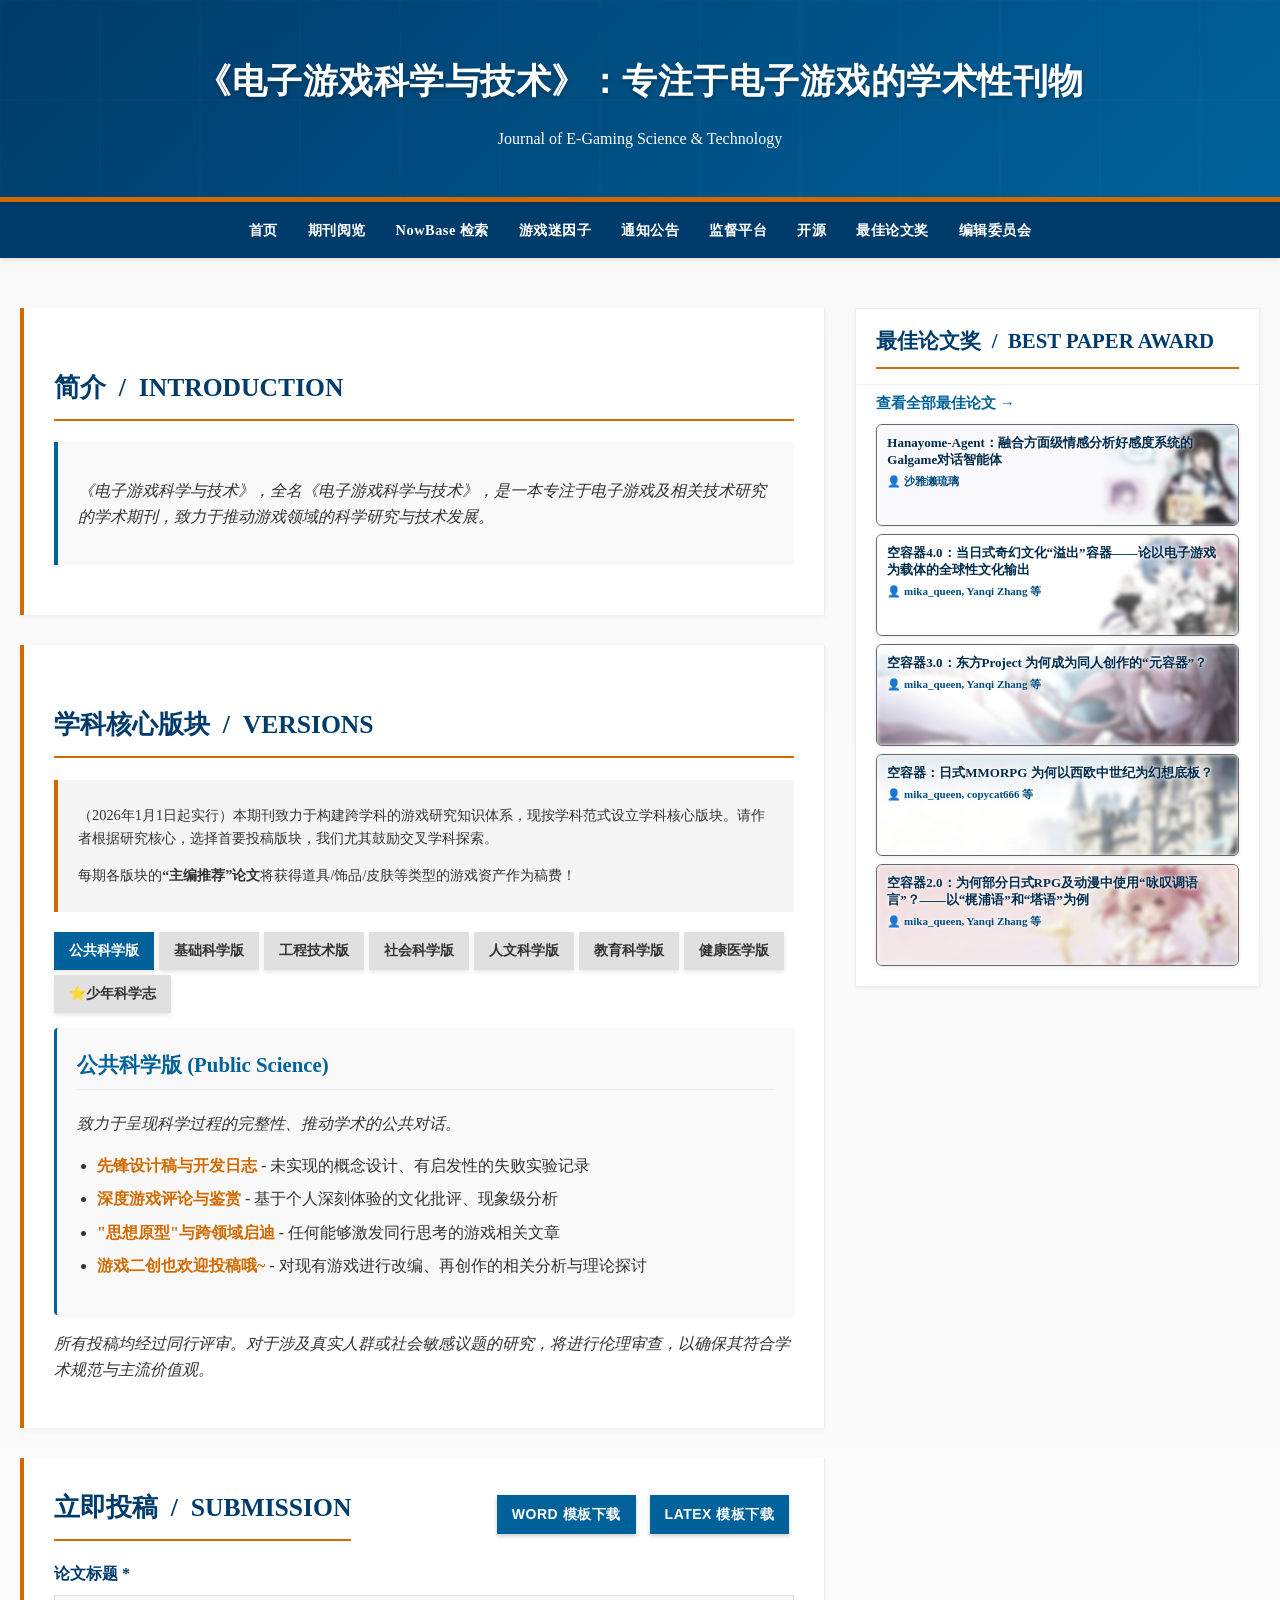
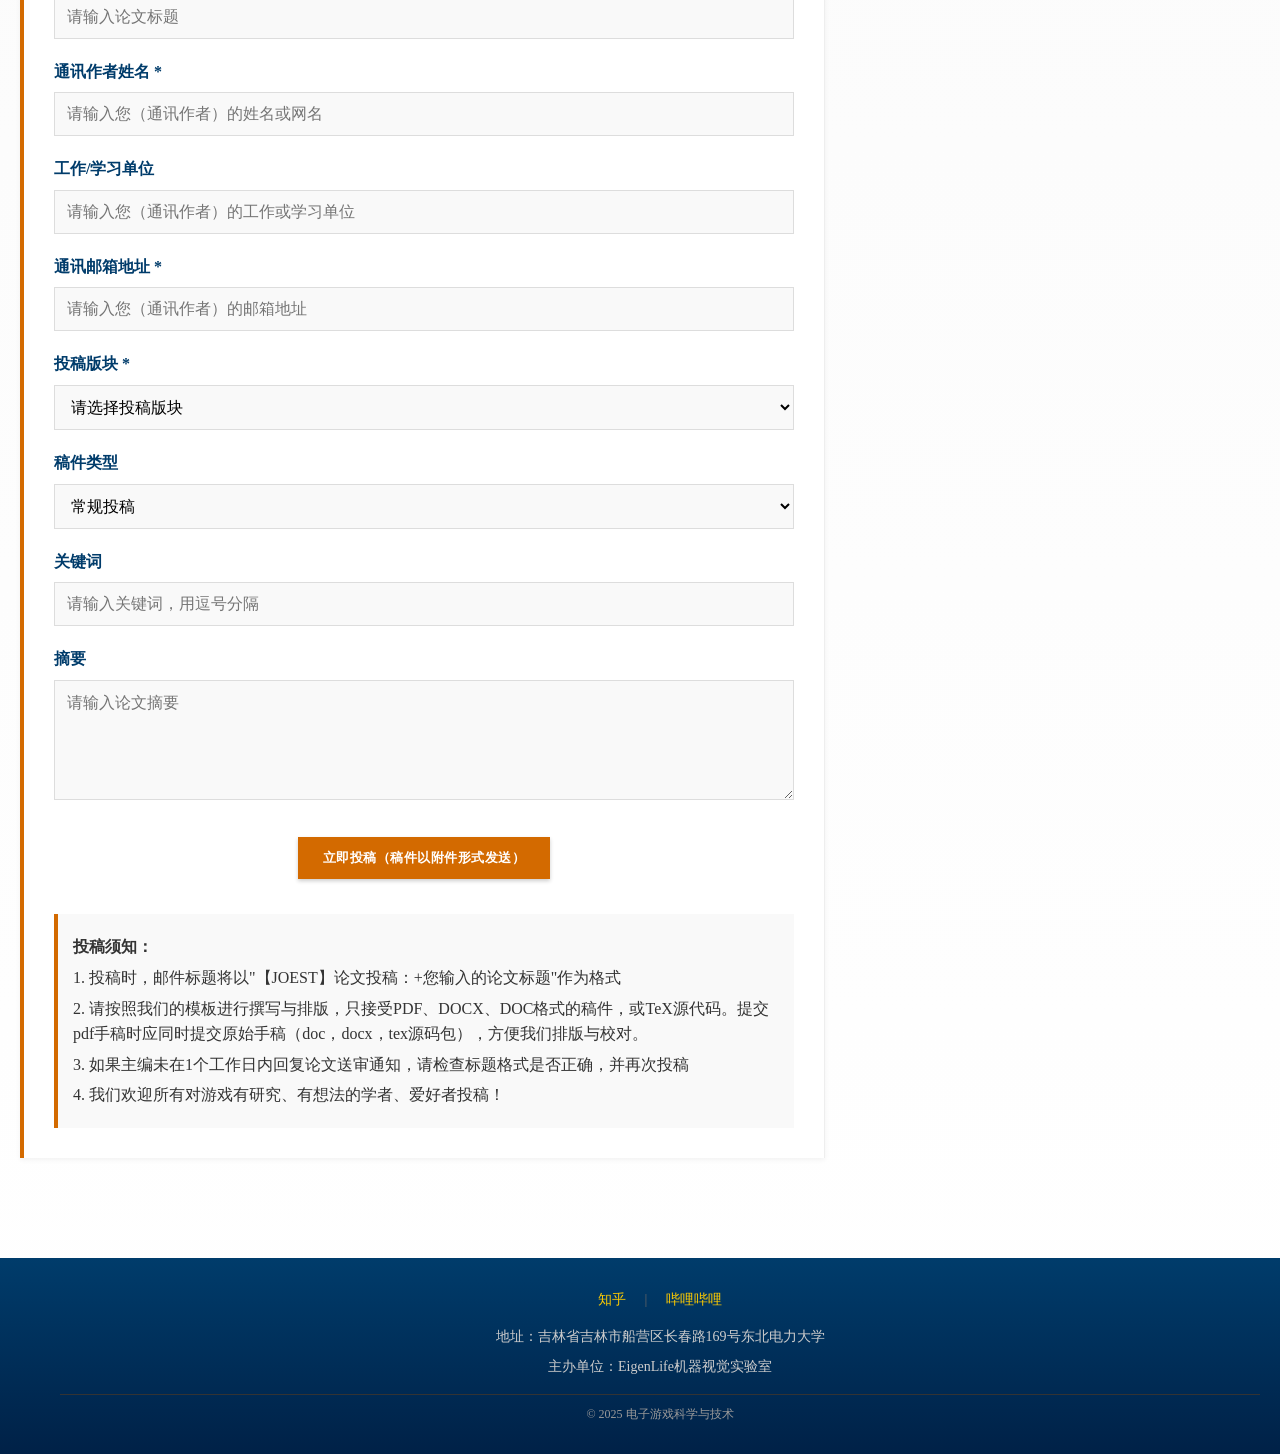
==== index.html @ 387be45b "first commit" ====
<!DOCTYPE html>
<html lang="zh-CN">

<head>
    <meta charset="UTF-8">
    <meta name="viewport" content="width=device-width, initial-scale=1.0">
    <title>电子游戏科学与技术 - 学术期刊</title>
        
    <!-- 搜索引擎验证代码（在此处添加） -->
    <meta name="google-site-verification" content="你的验证码" />
    <meta name="msvalidate-verify" content="E13F8E9A993A753D23F7E5718938A45D" />
    <meta name="baidu-site-verification" content="你的验证码" />
        
    <link rel="stylesheet" href="style/main.css">
    <link rel="stylesheet" href="style/index.css">
    <link rel="icon" href="favicon.ico" type="image/x-icon">
    <script src="script/utils.js"></script>
</head>

<body>
    <header>
        <h1>《电子游戏科学与技术》：专注于电子游戏的学术性刊物</h1>
        <p>Journal of E-Gaming Science & Technology</p>
    </header>
    
    <nav>
        <ul>
            <li><a href="index.html">首页</a></li>
            <li><a href="releases.html">期刊阅览</a></li>
            <li><a href="nowbase.html">NowBase 检索</a></li>
            <li><a href="stat.html">游戏迷因子</a></li>
            <li><a href="notifications.html">通知公告</a></li>
            <li><a href="infos.html">监督平台</a></li>
            <li><a href="opensource.html">开源</a></li>
            <li><a href="bestpaper.html">最佳论文奖</a></li>
            <li><a href="editorial.html">编辑委员会</a></li>
        </ul>
    </nav>
    
    <div class="main-container">
        <div class="left-content">
            
            <div class="section">
                <h2>简介&nbsp&nbsp/&nbsp&nbspINTRODUCTION</h2>
                <div class="abstract">
                    <p>《电子游戏科学与技术》，全名《电子游戏科学与技术》，是一本专注于电子游戏及相关技术研究的学术期刊，致力于推动游戏领域的科学研究与技术发展。</p>
                </div>
            </div>

            <div class="section">
    <h2>学科核心版块&nbsp&nbsp/&nbsp&nbspVERSIONS</h2>
    <div class="keywords">
        <p>（2026年1月1日起实行）本期刊致力于构建跨学科的游戏研究知识体系，现按学科范式设立学科核心版块。请作者根据研究核心，选择首要投稿版块，我们尤其鼓励交叉学科探索。</p>
        <p>每期各版块的<b>“主编推荐”论文</b>将获得道具/饰品/皮肤等类型的游戏资产作为稿费！</p>
    </div>
    
    <!-- 研究方向标签页 -->
    <div class="research-tabs">
        <div class="tab-buttons">
            <button class="tab-button active" data-tab="general">公共科学版</button>
            <button class="tab-button" data-tab="basic">基础科学版</button>
            <button class="tab-button" data-tab="engineering">工程技术版</button>
            <button class="tab-button" data-tab="social">社会科学版</button>
            <button class="tab-button" data-tab="humanities">人文科学版</button>
            <button class="tab-button" data-tab="education">教育科学版</button>
            <button class="tab-button" data-tab="health">健康医学版</button>
            <button class="tab-button" data-tab="youth">⭐少年科学志</button>
        </div>
        
        <div class="tab-content active" id="general-tab">
            <h3>公共科学版&nbsp(Public Science)</h3>
            <p><em>致力于呈现科学过程的完整性、推动学术的公共对话。</em></p>
            <ul>
                <li><span class="highlight">先锋设计稿与开发日志</span> - 未实现的概念设计、有启发性的失败实验记录</li>
                <li><span class="highlight">深度游戏评论与鉴赏</span> - 基于个人深刻体验的文化批评、现象级分析</li>
                <li><span class="highlight">"思想原型"与跨领域启迪</span> - 任何能够激发同行思考的游戏相关文章</li>
                <li><span class="highlight">游戏二创也欢迎投稿哦~</span> - 对现有游戏进行改编、再创作的相关分析与理论探讨</li>
            </ul>
        </div>
        
        <div class="tab-content" id="basic-tab">
            <h3>基础科学版&nbsp(Basic Science)</h3>
            <p><em>探寻游戏世界运行的抽象规律与数理基础。</em></p>
            <ul>
                <li><span class="highlight">游戏数学与形式化理论</span> - 博弈论、决策模型、复杂系统分析、算法博弈论</li>
                <li><span class="highlight">游戏信息与计算科学</span> - 游戏AI的理论基础、计算复杂性分析、玩家行为建模</li>
                <li><span class="highlight">认知神经科学与游戏</span> - 游戏过程中的神经机制、注意与认知负载、感知-运动耦合</li>
            </ul>
        </div>
        
        <div class="tab-content" id="engineering-tab">
            <h3>工程技术版&nbsp(Engineering and Technology)</h3>
            <p><em>解决游戏开发、运行与优化中的现实技术问题。</em></p>
            <ul>
                <li><span class="highlight">游戏引擎与图形学</span> - 实时渲染、物理模拟、引擎架构创新</li>
                <li><span class="highlight">人工智能与内容生成</span> - NPC行为AI、程序化内容生成（PCG）、适配性关卡设计</li>
                <li><span class="highlight">网络与系统技术</span> - 同步技术、反作弊系统、云游戏、性能优化与硬件适配</li>
                <li><span class="highlight">游戏开发工具与管线</span> - 开发工具、自动化测试框架、协作工作流</li>
            </ul>
        </div>
        
        <div class="tab-content" id="social-tab">
            <h3>社会科学版&nbsp(Social Science)</h3>
            <p><em>审视游戏与人类社会、经济及群体行为的互动。</em></p>
            <ul>
                <li><span class="highlight">游戏产业与经济</span> - 电竞商业模式、虚拟经济、劳动研究、政策监管</li>
                <li><span class="highlight">玩家社群与社会</span> - 在线社群治理、群体动力学、电竞俱乐部管理、粉丝文化</li>
                <li><span class="highlight">游戏与社会行为</span> - 游戏化社会治理、合作与冲突、传播与舆情、青少年网络素养</li>
                <li><span class="highlight">游戏田野调查与民族志</span> - 对玩家群体、行业从业者等的沉浸式记录与实证研究</li>
            </ul>
        </div>
        
        <div class="tab-content" id="humanities-tab">
            <h3>人文科学版&nbsp(Humanity Science)</h3>
            <p><em>解读游戏作为文化、艺术与哲学表达的文本与体验。</em></p>
            <ul>
                <li><span class="highlight">游戏叙事与美学</span> - 交互叙事理论、视觉风格分析、音乐与声效艺术</li>
                <li><span class="highlight">游戏批评与文化研究</span> - 游戏中的性别、种族、阶级表征，亚文化研究</li>
                <li><span class="highlight">游戏哲学与伦理学</span> - 虚拟身份、道德选择机制、存在主义体验、后人类伦理</li>
                <li><span class="highlight">游戏历史与档案</span> - 游戏发展史、硬件考古、文化影响史</li>
            </ul>
        </div>
        
        <div class="tab-content" id="education-tab">
            <h3>教育科学版&nbsp(Educational Science)</h3>
            <p><em>探索游戏在传授知识、技能与促进发展中的应用与设计。</em></p>
            <ul>
                <li><span class="highlight">游戏化学习与严肃游戏</span> - 教育游戏设计、效果评估、动机机制、学科应用案例</li>
                <li><span class="highlight">电子竞技职业教育</span> - 课程体系、培养模式、产教融合、生涯发展</li>
                <li><span class="highlight">游戏与能力发展</span> - 认知训练、创造力培养、社交技能、康复治疗应用</li>
            </ul>
        </div>
        
        <div class="tab-content" id="health-tab">
            <h3>健康医学版&nbsp(Health and Medical Science)</h3>
            <p><em>研究游戏行为与人的身心健康的交互关系，旨在促进健康游戏与玩家福祉。</em></p>
            <ul>
                <li><span class="highlight">电竞运动医学与康复</span> - 职业选手的伤病预防、治疗与康复方案；重复性劳损研究</li>
                <li><span class="highlight">游戏行为与生理健康</span> - 游戏对神经、视觉、循环等系统的影响；久坐风险与健康干预</li>
                <li><span class="highlight">游戏与心理健康</span> - 游戏对情绪、压力、认知功能的影响；成瘾机理与干预；心理治疗应用</li>
                <li><span class="highlight">人因工程与健康设计</span> - 健康导向的游戏设备、交互界面与环境设计</li>
            </ul>
        </div>
        <div class="tab-content" id="youth-tab">
            <h3>⭐少年科学志&nbsp(Young Scholar Annals)</h3>
            <p><em>【特别计划】专为K-12学生及同等思维水平的探索者设立。我们珍视并严肃对待最本真的科学好奇与思想火花。</em></p>
            <ul>
                <li><span class="highlight">专属通道</span> - 本版块接收来自年轻探索者的观察、实验、计算与理论猜想，无论形式。</li>
                <li><span class="highlight">评审与引导</span> - 由专门委员会进行评审，核心标准是"想法的惊奇度"与"逻辑的自洽性"。我们将以注释、对话的形式协助完善表述。</li>
                <li><span class="highlight">发表与荣誉</span> - 录用作品将刊载于《少年科学志》年卷，作者将获得认证与纪念。特别优秀的成果，经作者同意可推荐至相关核心版块。</li>
                <li><span class="highlight">伦理与保护</span> - 我们将严格执行匿名化处理，并在监护人知情同意下进行，恪守"呵护好奇心，杜绝任何形式的剥削"之原则。</li>
            </ul>
        </div>
    </div>
    
    <p><em>所有投稿均经过同行评审。对于涉及真实人群或社会敏感议题的研究，将进行伦理审查，以确保其符合学术规范与主流价值观。</em></p>
</div>
            
            <div class="section">
                <div class="submission-header">
                    <h2 id="submission-section">立即投稿&nbsp&nbsp/&nbsp&nbspSUBMISSION</h2>
                    <div>
                        <div class="dropdown-container">
                            <a href="javascript:void(0);" class="cta-button2-small dropdown-toggle" onclick="toggleDropdown(event)">Word 模板下载</a>
                            <div class="dropdown-menu">
                                <a href="https://gitee.com/copycat666/articles/raw/master/templates/joest_msword.doc" class="dropdown-item" target="_blank">Word 97-2003 (.doc)</a>
                                <a href="https://gitee.com/copycat666/articles/raw/master/templates/joest_msword.docx" class="dropdown-item" target="_blank">Word 2007+ (.docx)</a>
                            </div>
                        </div>
                        <a href="https://gitee.com/copycat666/articles/raw/master/templates/joest_xelatex.zip" class="cta-button2-small">LaTeX 模板下载</a>
                    </div>
                </div>
                <div class="submission-form">
                    <div class="form-group">
                        <label for="paperTitle">论文标题 *</label>
                        <input type="text" id="paperTitle" class="form-input" placeholder="请输入论文标题" required>
                    </div>
                    
                    <div class="form-group">
                        <label for="authorName">通讯作者姓名 *</label>
                        <input type="text" id="authorName" class="form-input" placeholder="请输入您（通讯作者）的姓名或网名" required>
                    </div>
                    
                    <div class="form-group">
                        <label for="affiliation">工作/学习单位</label>
                        <input type="text" id="affiliation" class="form-input" placeholder="请输入您（通讯作者）的工作或学习单位">
                    </div>
                    
                    <div class="form-group">
                        <label for="email">通讯邮箱地址 *</label>
                        <input type="email" id="email" class="form-input" placeholder="请输入您（通讯作者）的邮箱地址" required>
                    </div>
                    
                    <div class="form-group">
                        <label for="researchField">投稿版块 *</label>
                        <select id="researchField" class="form-select" required>
                            <option value="" disabled selected>请选择投稿版块</option>
                            <option value="general">公共科学版</option>
                            <option value="basic">基础科学版</option>
                            <option value="engineering">工程技术版</option>
                            <option value="social">社会科学版</option>
                            <option value="humanities">人文科学版</option>
                            <option value="education">教育科学版</option>
                            <option value="health">健康医学版</option>
                            <option value="youth">少年科学志</option>
                        </select>
                    </div>
                    
                    <div class="form-group">
                        <label for="paperType">稿件类型</label>
                        <select id="paperType" class="form-select">
                            <option value="regular" selected>常规投稿</option>
                            <option value="special">特刊投稿</option>
                            <option value="review">综述文章</option>
                        </select>
                    </div>
                    
                    <div class="form-group">
                        <label for="keywords">关键词</label>
                        <input type="text" id="keywords" class="form-input" placeholder="请输入关键词，用逗号分隔">
                    </div>
                    
                    <div class="form-group">
                        <label for="abstract">摘要</label>
                        <textarea id="abstract" class="form-textarea" placeholder="请输入论文摘要" rows="5"></textarea>
                    </div>
                    
                    <div class="form-actions">
                        <button id="submitBtn" class="cta-button">立即投稿（稿件以附件形式发送）</button>
                    </div>
                    
                    <div class="form-note">
                        <p><strong>投稿须知：</strong></p>
                        <p>1. 投稿时，邮件标题将以"【JOEST】论文投稿：+您输入的论文标题"作为格式</p>
                        <p>2. 请按照我们的模板进行撰写与排版，只接受PDF、DOCX、DOC格式的稿件，或TeX源代码。提交pdf手稿时应同时提交原始手稿（doc，docx，tex源码包），方便我们排版与校对。</p>
                        <p>3. 如果主编未在1个工作日内回复论文送审通知，请检查标题格式是否正确，并再次投稿</p>
                        <p>4. 我们欢迎所有对游戏有研究、有想法的学者、爱好者投稿！</p>
                    </div>
                </div>
            </div>
        </div>
        
        <div class="right-sidebar">
            <div class="sidebar-header">
                <h3 style="color: #003C6B; margin-top: 0; margin-bottom: 15px; border-bottom: 2px solid #D36A00; padding-bottom: 10px;">最佳论文奖&nbsp&nbsp/&nbsp&nbspBEST PAPER AWARD</h3>
            </div>
            <div class="sidebar-content">
                <div id="papersContainer">
                    <div class="no-results">加载中...</div>
                </div>
            </div>
        </div>
    </div>

    <footer>
        <div style="max-width: 1200px; margin: 0 auto;">
            <div style="margin-bottom: 15px;">
                <a href="https://www.zhihu.com/people/itaru-otaku" target="_blank" style="margin: 0 15px; color: #FFCC00; text-decoration: none;">知乎</a>
                <span style="color: #666;">|</span>
                <a href="https://space.bilibili.com/1966350265" target="_blank" style="margin: 0 15px; color: #FFCC00; text-decoration: none;">哔哩哔哩</a>
            </div>
            <div style="color: #CCC; font-size: 14px; margin-bottom: 8px;">
                地址：吉林省吉林市船营区长春路169号东北电力大学
            </div>
            <div style="color: #CCC; font-size: 14px; margin-bottom: 8px;">
                主办单位：EigenLife机器视觉实验室
            </div>
            <div style="color: #999; font-size: 12px; margin-top: 15px; padding-top: 10px; border-top: 1px solid #333;">
                &copy; 2025 电子游戏科学与技术
            </div>
        </div>
    </footer>
    <script src="script/index.js"></script>
</body>

</html>
---- style/main.css ----
/* IEEE-style academic journal design */
body {
    font-family: 'Microsoft YaHei', 'Times New Roman', 'Georgia', serif;
    line-height: 1.6;
    color: #333;
    margin: 0;
    padding: 0;
    background-color: #ffffff;
    background-image: linear-gradient(to bottom, #f8f8f8 0%, #ffffff 100%);
    overflow-x: hidden;
}

/* Header styling - IEEE style */
header {
    background: linear-gradient(135deg, #003C6B 0%, #00629B 100%);
    color: white;
    padding: 30px 20px;
    text-align: center;
    border-bottom: 5px solid #D36A00;
    box-shadow: 0 4px 6px rgba(0, 0, 0, 0.1);
    position: relative;
    overflow: hidden;
}

header::before {
    content: "";
    position: absolute;
    top: 0;
    left: 0;
    right: 0;
    bottom: 0;
    background: url('data:image/svg+xml;utf8,<svg xmlns="http://www.w3.org/2000/svg" width="100" height="100" viewBox="0 0 100 100"><rect width="100" height="100" fill="none" stroke="rgba(255,255,255,0.1)" stroke-width="1"/></svg>');
    opacity: 0.2;
}

h1 {
    font-size: 2.2em;
    margin-bottom: 10px;
    font-weight: bold;
    letter-spacing: 0.5px;
    text-shadow: 0 2px 4px rgba(0, 0, 0, 0.3);
}

h2 {
    color: #003C6B;
    border-bottom: 2px solid #D36A00;
    padding-bottom: 10px;
    margin-top: 30px;
    font-size: 1.6em;
    font-weight: bold;
}

h3 {
    color: #00629B;
    margin-top: 20px;
    font-size: 1.3em;
}

.section {
    background-color: white;
    padding: 30px;
    border-radius: 0;
    box-shadow: 0 2px 5px rgba(0, 0, 0, 0.05);
    margin-bottom: 30px;
    border-left: 4px solid #D36A00;
    border-right: 1px solid #eee;
    width: 100%;
    box-sizing: border-box;
    overflow-x: auto;
}

.editor-container {
    display: flex;
    flex-wrap: wrap;
    justify-content: center;
    gap: 30px;
    margin-top: 20px;
}

.editor-card {
    width: 200px;
    text-align: center;
    margin-bottom: 20px;
    background: #f9f9f9;
    padding: 20px;
    border-radius: 8px;
    border: 1px solid #eee;
    transition: transform 0.3s ease, box-shadow 0.3s ease;
}

.editor-card:hover {
    transform: translateY(-5px);
    box-shadow: 0 10px 20px rgba(0, 0, 0, 0.1);
}

.editor-avatar {
    width: 120px;
    height: 120px;
    border-radius: 50%;
    object-fit: cover;
    border: 3px solid #00629B;
    margin: 0 auto 15px;
    background-color: #ddd;
    display: block;
}

.editor-info {
    font-size: 0.9em;
}

.editor-info p {
    margin: 5px 0;
    color: #555;
}

.highlight {
    color: #D36A00;
    font-weight: bold;
}

footer {
    background: linear-gradient(to bottom, #003C6B, #002147);
    color: white;
    text-align: center;
    padding: 30px 20px;
    margin-top: 50px;
    font-size: 0.9em;
    width: 100%;
}

footer a {
    color: #FFCC00;
    text-decoration: none;
}

footer a:hover {
    text-decoration: underline;
}

.journal-logo {
    max-width: 300px;
    max-height: 150px;
    margin: 0 auto 15px;
    display: block;
    border-radius: 4px;
    box-shadow: 0 4px 8px rgba(0, 0, 0, 0.1);
}

.journal-cover {
    max-width: 100%;
    max-height: 300px;
    display: block;
    margin: 20px auto;
    border-radius: 4px;
    box-shadow: 0 4px 12px rgba(0, 0, 0, 0.15);
    border: 1px solid #ddd;
}

/* IEEE-style buttons - 统一按钮系统 */
.btn {
    display: inline-block;
    color: white;
    padding: 12px 25px;
    border-radius: 0;
    text-decoration: none;
    font-weight: bold;
    margin: 10px 5px;
    transition: all 0.3s;
    border: none;
    cursor: pointer;
    font-family: 'Arial', sans-serif;
    text-transform: uppercase;
    letter-spacing: 0.5px;
    box-shadow: 0 2px 4px rgba(0, 0, 0, 0.2);
}

.btn:hover {
    transform: translateY(-2px);
    box-shadow: 0 4px 8px rgba(0, 0, 0, 0.3);
}

/* 按钮变体 */
.btn-primary {
    background-color: #D36A00;
}
.btn-primary:hover {
    background-color: #b05800;
}

.btn-secondary {
    background-color: #00629B;
}
.btn-secondary:hover {
    background-color: #004470;
}

.btn-secondary-sm {
    background-color: #00629B;
    padding: 8px 15px;
    font-size: 14px;
    margin: 5px;
}
.btn-secondary-sm:hover {
    background-color: #004470;
    transform: translateY(-1px);
    box-shadow: 0 3px 6px rgba(0, 0, 0, 0.3);
}

.btn-gray {
    background-color: #666666;
}
.btn-gray:hover {
    background-color: #4d4d4d;
}

.btn-danger {
    background-color: #8B0000;
}
.btn-danger:hover {
    background-color: #6B0000;
}

/* 兼容旧类名（保留向后兼容） */
.cta-button {
    display: inline-block;
    background-color: #D36A00;
    color: white;
    padding: 12px 25px;
    border-radius: 0;
    text-decoration: none;
    font-weight: bold;
    margin: 10px 5px;
    transition: all 0.3s;
    border: none;
    cursor: pointer;
    font-family: 'Arial', sans-serif;
    text-transform: uppercase;
    letter-spacing: 0.5px;
    box-shadow: 0 2px 4px rgba(0, 0, 0, 0.2);
}

.cta-button:hover {
    background-color: #b05800;
    transform: translateY(-2px);
    box-shadow: 0 4px 8px rgba(0, 0, 0, 0.3);
}

.cta-button2 {
    display: inline-block;
    background-color: #00629B;
    color: white;
    padding: 12px 25px;
    border-radius: 0;
    text-decoration: none;
    font-weight: bold;
    margin: 10px 5px;
    transition: all 0.3s;
    border: none;
    cursor: pointer;
    font-family: 'Arial', sans-serif;
    text-transform: uppercase;
    letter-spacing: 0.5px;
    box-shadow: 0 2px 4px rgba(0, 0, 0, 0.2);
}

.cta-button2:hover {
    background-color: #004470;
    transform: translateY(-2px);
    box-shadow: 0 4px 8px rgba(0, 0, 0, 0.3);
}

.cta-button2-small {
    display: inline-block;
    background-color: #00629B;
    color: white;
    padding: 8px 15px;
    font-size: 14px;
    border-radius: 0;
    text-decoration: none;
    font-weight: bold;
    margin: 5px;
    transition: all 0.3s;
    border: none;
    cursor: pointer;
    font-family: 'Arial', sans-serif;
    text-transform: uppercase;
    letter-spacing: 0.5px;
    box-shadow: 0 2px 4px rgba(0, 0, 0, 0.2);
}

.cta-button2-small:hover {
    background-color: #004470;
    transform: translateY(-2px);
    box-shadow: 0 4px 8px rgba(0, 0, 0, 0.3);
}

.cta-button3 {
    display: inline-block;
    background-color: #6c757d;
    color: white;
    padding: 12px 25px;
    border-radius: 0;
    text-decoration: none;
    font-weight: bold;
    margin: 10px 5px;
    transition: all 0.3s;
    border: none;
    cursor: pointer;
    font-family: 'Arial', sans-serif;
    text-transform: uppercase;
    letter-spacing: 0.5px;
    box-shadow: 0 2px 4px rgba(0, 0, 0, 0.2);
}

.cta-button3:hover {
    background-color: #5a6268;
    transform: translateY(-2px);
    box-shadow: 0 4px 8px rgba(0, 0, 0, 0.3);
}

.cta-buttonreport {
    display: inline-block;
    background-color: #dc3545;
    color: white;
    padding: 12px 25px;
    border-radius: 0;
    text-decoration: none;
    font-weight: bold;
    margin: 10px 5px;
    transition: all 0.3s;
    border: none;
    cursor: pointer;
    font-family: 'Arial', sans-serif;
    text-transform: uppercase;
    letter-spacing: 0.5px;
    box-shadow: 0 2px 4px rgba(0, 0, 0, 0.2);
}

.cta-buttonreport:hover {
    background-color: #c82333;
    transform: translateY(-2px);
    box-shadow: 0 4px 8px rgba(0, 0, 0, 0.3);
}

/* Navigation styling */
nav {
    background-color: #003C6B;
    padding: 15px 0;
    margin-bottom: 30px;
    box-shadow: 0 2px 4px rgba(0, 0, 0, 0.1);
}

nav ul {
    list-style: none;
    margin: 0;
    padding: 0;
    display: flex;
    justify-content: center;
    flex-wrap: wrap;
}

nav li {
    margin: 0 15px;
}

nav a {
    color: white;
    text-decoration: none;
    font-weight: bold;
    font-size: 0.9em;
    letter-spacing: 0.5px;
}

nav a:hover {
    color: #FFCC00;
}

/* Table styling */
table {
    width: 100%;
    border-collapse: collapse;
    margin: 20px 0;
    box-shadow: 0 2px 5px rgba(0, 0, 0, 0.05);
    max-width: 100%;
}

table, th, td {
    border: 1px solid #ddd;
}

th, td {
    padding: 12px;
    text-align: left;
}

th {
    background-color: #00629B;
    color: white;
}

tr:nth-child(even) {
    background-color: #f2f2f2;
}

/* List styling */
ul, ol {
    padding-left: 20px;
}

li {
    margin-bottom: 8px;
}

/* IEEE-style paper abstract */
.abstract {
    background-color: #f9f9f9;
    padding: 20px;
    border-left: 4px solid #00629B;
    margin: 20px 0;
    font-style: italic;
}

/* IEEE-style keywords */
.keywords {
    background-color: #f5f5f5;
    padding: 10px 20px;
    border-left: 4px solid #D36A00;
    margin: 10px 0;
    font-size: 0.9em;
}

/* Dual column layout */
.main-container {
    display: flex;
    gap: 30px;
    max-width: 1400px;
    margin: 20px auto;
    padding: 20px;
    width: 100%;
    box-sizing: border-box;
}

.left-content {
    flex: 2;
    min-width: 0;
}

.right-sidebar {
    flex: 1;
    min-width: 350px;
    background: white;
    border-radius: 0;
    box-shadow: 0 2px 5px rgba(0, 0, 0, 0.05);
    border: 1px solid #eee;
    padding: 0;
    height: fit-content;
    min-height: 500px; /* 设置最小高度 */
    max-height: 90vh; /* 增加最大高度 */
    position: sticky;
    top: 20px;
    display: flex;
    flex-direction: column;
}

.sidebar-header {
    padding: 15px 20px 0 20px;
    border-bottom: 1px solid #eee;
}

.sidebar-content {
    flex: 1;
    min-height: 400px; /* 设置内容区最小高度 */
    max-height: calc(90vh - 100px); /* 增加最大高度以容纳5个卡片 */
    overflow-y: hidden; /* 隐藏滚动条 */
    padding: 5px 20px 20px 20px;
}

.search-container {
    margin-bottom: 20px;
}

.search-box {
    width: 100%;
    padding: 12px;
    font-size: 16px;
    border: 2px solid #00629B;
    border-radius: 0;
    box-sizing: border-box;
    font-family: 'Arial', sans-serif;
}

.paper-item {
    background-color: #f9f9f9;
    padding: 12px;
    margin-bottom: 12px;
    border-left: 3px solid #D36A00;
}

.paper-title {
    font-weight: bold;
    margin-bottom: 5px;
    font-size: 0.95em;
}

.paper-meta {
    color: #666;
    font-size: 0.85em;
    margin-bottom: 5px;
}

.paper-keywords {
    color: #888;
    font-size: 0.8em;
    font-style: italic;
}

.no-results {
    text-align: center;
    color: #D36A00;
    font-weight: bold;
    margin: 20px 0;
}

.issue-header {
    cursor: pointer;
    padding: 10px;
    background-color: #f0f0f0;
    border-left: 3px solid #00629B;
    display: flex;
    justify-content: space-between;
    align-items: center;
}

.issue-header:hover {
    background-color: #e0e0e0;
}

.issue-header h2 {
    margin: 0;
    color: #003C6B;
    font-size: 1.2em;
}

.toggle-icon {
    font-size: 1em;
    color: #D36A00;
}

.issue-content, .issue-content-full {
    padding: 10px 0 0 10px;
    border-left: 1px dashed #ccc;
    margin-left: 15px;
}

@media (max-width: 900px) {
    .main-container {
        flex-direction: column;
    }
    
    .right-sidebar {
        max-height: none;
        position: static;
    }
}

/* Dropdown 下拉菜单样式 */
.dropdown-container {
    position: relative;
    display: inline-block;
}

.dropdown-toggle {
    cursor: pointer;
}

.dropdown-menu {
    display: none;
    position: absolute;
    top: 100%;
    left: 0;
    background-color: white;
    min-width: 200px;
    box-shadow: 0 4px 8px rgba(0, 0, 0, 0.15);
    border: 1px solid #ddd;
    z-index: 1000;
    margin-top: 5px;
}

.dropdown-container.active .dropdown-menu {
    display: block;
}

.dropdown-item {
    display: block;
    padding: 10px 15px;
    color: #333;
    text-decoration: none;
    transition: background-color 0.2s;
    font-size: 0.9em;
}

.dropdown-item:hover {
    background-color: #f5f5f5;
    color: #00629B;
}
---- style/index.css ----
.core-principles-colored {
    display: flex;
    flex-wrap: wrap;
    gap: 20px;
    justify-content: center;
    margin: 30px 0;
}

.principle-card {
    flex: 1;
    min-width: 200px;
    max-width: 250px;
    padding: 25px 20px;
    border-radius: 0;
    text-align: center;
    transition: all 0.3s ease;
    position: relative;
    overflow: hidden;
    color: white;
    border: none;
    box-shadow: 0 4px 8px rgba(0, 0, 0, 0.1);
    background: linear-gradient(135deg, #00629B 0%, #003C6B 100%);
}

/* 卡片主题色配置 - IEEE style */
.principle-card[data-theme="integrity"] {
    background: linear-gradient(135deg, #007CBA 0%, #005F8F 100%);
}

.principle-card[data-theme="fairness"] {
    background: linear-gradient(135deg, #00A08F 0%, #007A6F 100%);
}

.principle-card[data-theme="innovation"] {
    background: linear-gradient(135deg, #D36A00 0%, #A85500 100%);
}

.principle-card[data-theme="rigor"] {
    background: linear-gradient(135deg, #008C45 0%, #006A35 100%);
}

/* 悬停效果 */
.principle-card:hover {
    transform: translateY(-8px);
    box-shadow: 0 12px 20px rgba(0, 0, 0, 0.2);
}

/* 内容样式 */
.card-icon {
    font-size: 2.8rem;
    margin-bottom: 15px;
    text-shadow: 0 2px 4px rgba(0, 0, 0, 0.3);
    display: block;
}

.card-title {
    font-size: 1.3rem;
    margin: 0 0 12px 0;
    font-weight: bold;
    text-transform: uppercase;
    letter-spacing: 0.5px;
}

.card-desc {
    font-size: 1rem;
    line-height: 1.6;
    margin: 0;
    opacity: 0.95;
}

.card-desc span {
    display: inline-block;
    margin-top: 8px;
    font-weight: normal;
    letter-spacing: 0.5px;
}

/* 移动端适配 */
@media (max-width: 600px) {
    .principle-card {
        min-width: 100%;
        margin-bottom: 20px;
        padding: 20px 15px;
    }
}

.warning-badge {
    display: inline-block;
    width: 40px;
    height: 40px;
    background-color: #FF6B00;
    /* IEEE orange */
    border-radius: 0;
    /* Square for IEEE style */
    text-align: center;
    line-height: 40px;
    font-size: 20px;
    font-weight: bold;
    color: white;
    box-shadow: 0 0 10px rgba(211, 106, 0, 0.5);
    cursor: pointer;
    position: relative;
    vertical-align: middle;
    margin: 10px 5px;
}

/* 可选的内光效果 */
.warning-badge::before {
    content: '';
    position: absolute;
    top: -5px;
    left: -5px;
    right: -5px;
    bottom: -5px;
    border: 2px solid #FF6B00;
    border-radius: 0;
    opacity: 0.3;
}

.cta-buttonreport {
    display: inline-block;
    background-color: #8B0000;
    color: white;
    padding: 12px 25px;
    border-radius: 0;
    text-decoration: none;
    font-weight: bold;
    margin: 10px 5px;
    transition: all 0.3s;
    border: none;
    box-shadow: 0 2px 4px rgba(0, 0, 0, 0.2);
    font-family: 'Arial', sans-serif;
    text-transform: uppercase;
    letter-spacing: 0.5px;
}

.cta-buttonreport:hover {
    background-color: #6B0000;
    transform: translateY(-2px);
    box-shadow: 0 4px 8px rgba(0, 0, 0, 0.3);
}

/* 标签页样式 */
.research-tabs {
    margin-top: 20px;
}

.tab-buttons {
    display: flex;
    flex-wrap: wrap;
    gap: 5px;
    margin-bottom: 15px;
}

.tab-button {
    padding: 10px 15px;
    background-color: #e0e0e0;
    border: none;
    border-radius: 0;
    cursor: pointer;
    font-size: 14px;
    font-weight: bold;
    color: #333;
    transition: all 0.3s ease;
    box-shadow: 0 2px 4px rgba(0, 0, 0, 0.1);
}

.tab-button:hover {
    background-color: #d0d0d0;
}

.tab-button.active {
    background-color: #00629B;
    color: white;
}

.tab-content {
    display: none;
    padding: 20px;
    background-color: #f9f9f9;
    border-left: 3px solid #00629B;
    border-radius: 4px;
    box-shadow: 0 2px 4px rgba(0, 0, 0, 0.05);
}

.tab-content.active {
    display: block;
}

.tab-content h3 {
    margin-top: 0;
    color: #00629B;
    border-bottom: 1px solid #eee;
    padding-bottom: 8px;
}

.tab-content ul {
    padding-left: 20px;
}

.tab-content li {
    margin-bottom: 8px;
}

@media (max-width: 768px) {
    .tab-buttons {
        flex-direction: column;
    }
    
    .tab-button {
        width: 100%;
    }
}

/* 投稿表单样式 */
.submission-form {
    max-width: 800px;
    margin: 0 auto;
}

.form-group {
    margin-bottom: 20px;
}

.form-group label {
    display: block;
    margin-bottom: 8px;
    font-weight: bold;
    color: #003C6B;
}

.form-input, .form-select, .form-textarea {
    width: 100%;
    padding: 12px;
    border: 1px solid #ddd;
    border-radius: 0;
    font-size: 16px;
    font-family: 'Arial', sans-serif;
    box-sizing: border-box;
    background-color: #f9f9f9;
}

.form-input:focus, .form-select:focus, .form-textarea:focus {
    outline: none;
    border-color: #00629B;
    box-shadow: 0 0 5px rgba(0, 98, 155, 0.3);
}

.form-textarea {
    resize: vertical;
    min-height: 120px;
    background-color: #f9f9f9;
}

.form-actions {
    margin: 20px 0;
    text-align: center;
}

.form-note {
    margin-top: 25px;
    padding: 15px;
    background-color: #f9f9f9;
    border-left: 4px solid #D36A00;
}

.form-note p {
    margin: 5px 0;
}

/* 投稿表单头部 */
.submission-header {
    display: flex;
    justify-content: space-between;
    align-items: center;
    margin-bottom: 20px;
}

.submission-header h2 {
    margin: 0;
}
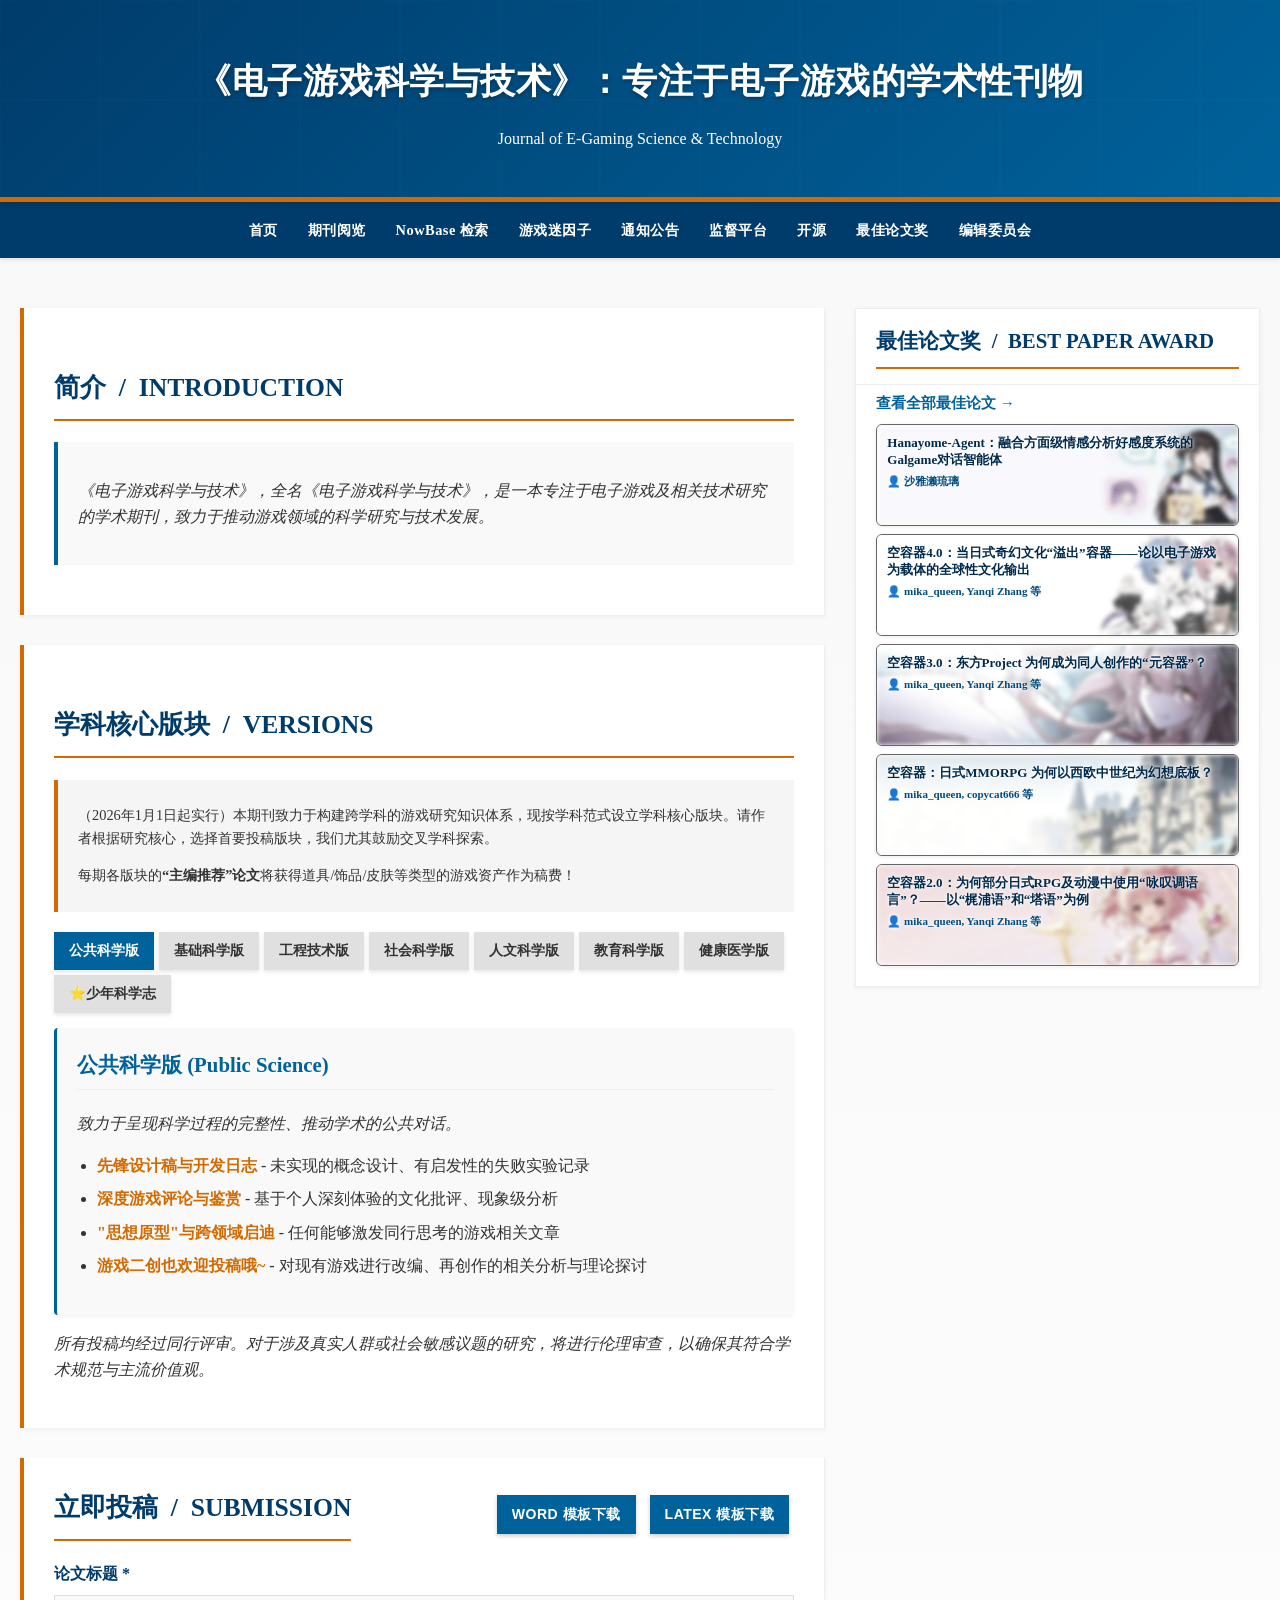
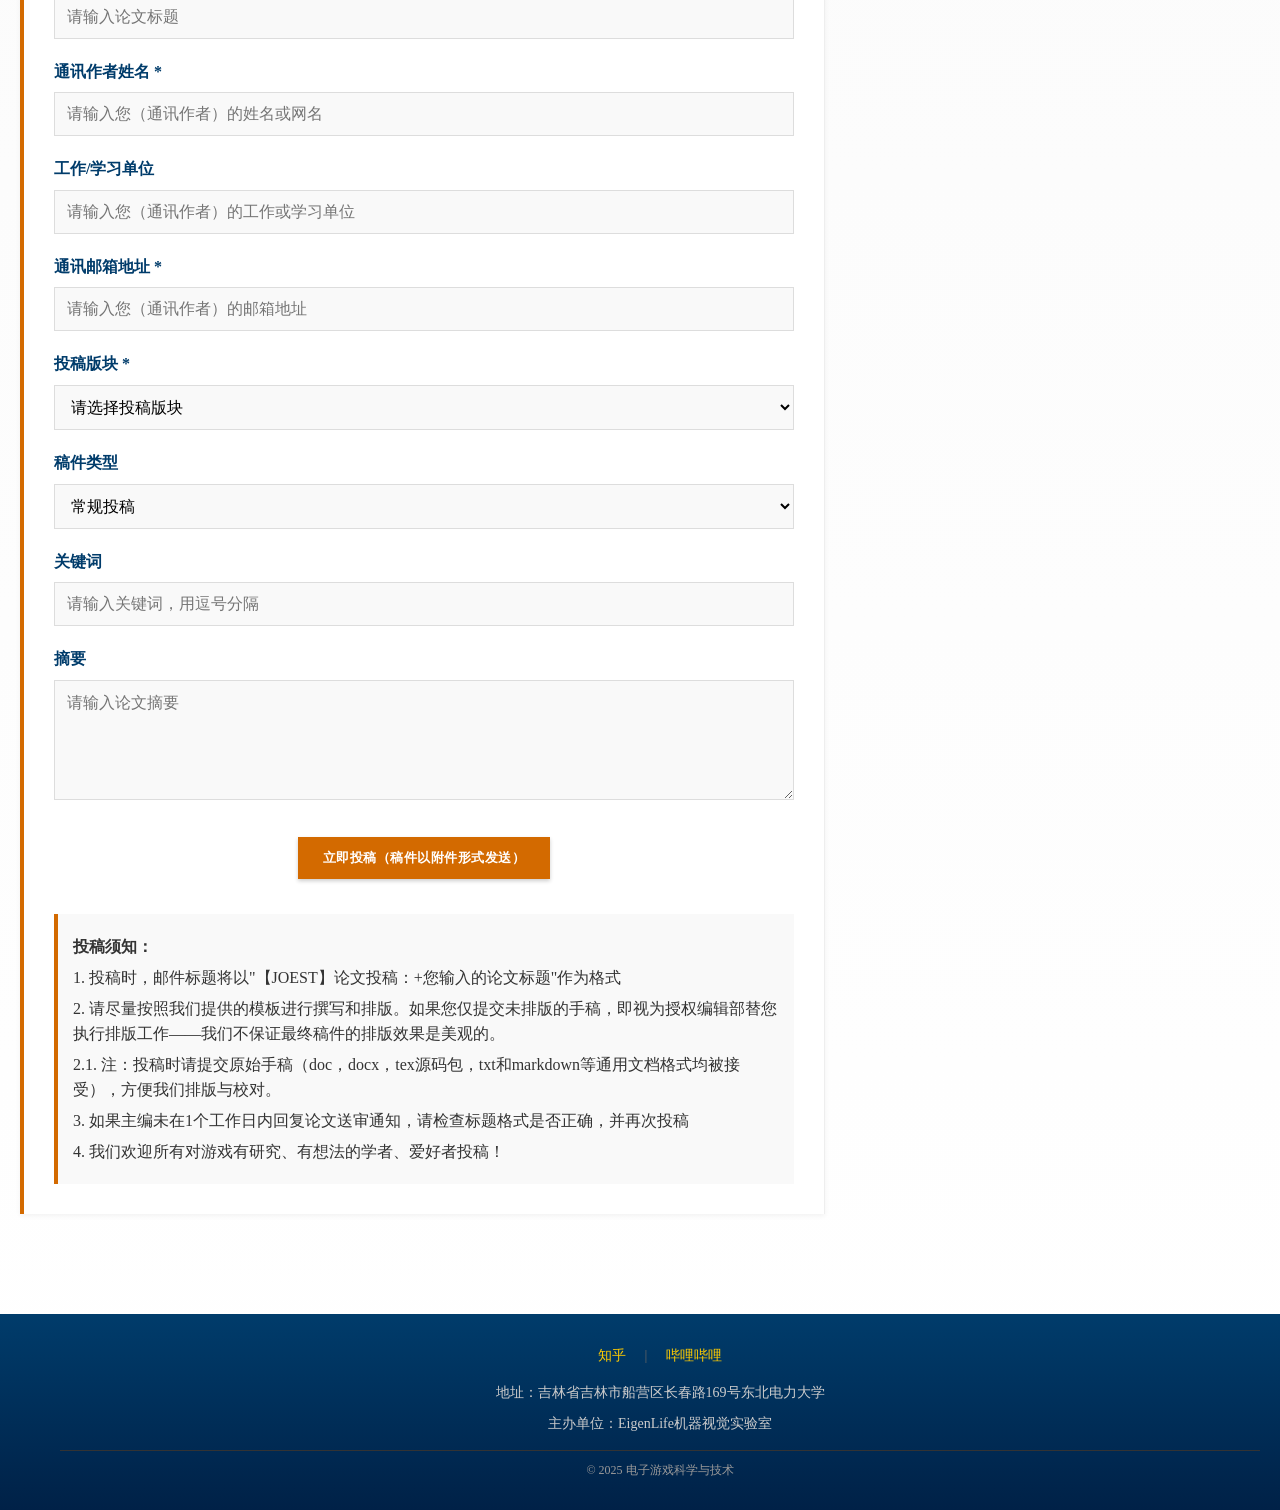
==== commit f7fb3d25: "m" ====
--- a/index.html
+++ b/index.html
@@ -163,11 +163,11 @@
                         <div class="dropdown-container">
                             <a href="javascript:void(0);" class="cta-button2-small dropdown-toggle" onclick="toggleDropdown(event)">Word 模板下载</a>
                             <div class="dropdown-menu">
-                                <a href="https://gitee.com/copycat666/articles/raw/master/templates/joest_msword.doc" class="dropdown-item" target="_blank">Word 97-2003 (.doc)</a>
-                                <a href="https://gitee.com/copycat666/articles/raw/master/templates/joest_msword.docx" class="dropdown-item" target="_blank">Word 2007+ (.docx)</a>
+                                <a href="template/joest_msword.doc" class="dropdown-item" target="_blank">Word 97-2003 (.doc)</a>
+                                <a href="template/joest_msword.docx" class="dropdown-item" target="_blank">Word 2007+ (.docx)</a>
                             </div>
                         </div>
-                        <a href="https://gitee.com/copycat666/articles/raw/master/templates/joest_xelatex.zip" class="cta-button2-small">LaTeX 模板下载</a>
+                        <a href="template/joest_xelatex.zip" class="cta-button2-small">LaTeX 模板下载</a>
                     </div>
                 </div>
                 <div class="submission-form">
@@ -232,7 +232,8 @@
                     <div class="form-note">
                         <p><strong>投稿须知：</strong></p>
                         <p>1. 投稿时，邮件标题将以"【JOEST】论文投稿：+您输入的论文标题"作为格式</p>
-                        <p>2. 请按照我们的模板进行撰写与排版，只接受PDF、DOCX、DOC格式的稿件，或TeX源代码。提交pdf手稿时应同时提交原始手稿（doc，docx，tex源码包），方便我们排版与校对。</p>
+                        <p>2. 请尽量按照我们提供的模板进行撰写和排版。如果您仅提交未排版的手稿，即视为授权编辑部替您执行排版工作——我们不保证最终稿件的排版效果是美观的。</p>
+                        <p>2.1. 注：投稿时请提交原始手稿（doc，docx，tex源码包，txt和markdown等通用文档格式均被接受），方便我们排版与校对。</p>
                         <p>3. 如果主编未在1个工作日内回复论文送审通知，请检查标题格式是否正确，并再次投稿</p>
                         <p>4. 我们欢迎所有对游戏有研究、有想法的学者、爱好者投稿！</p>
                     </div>
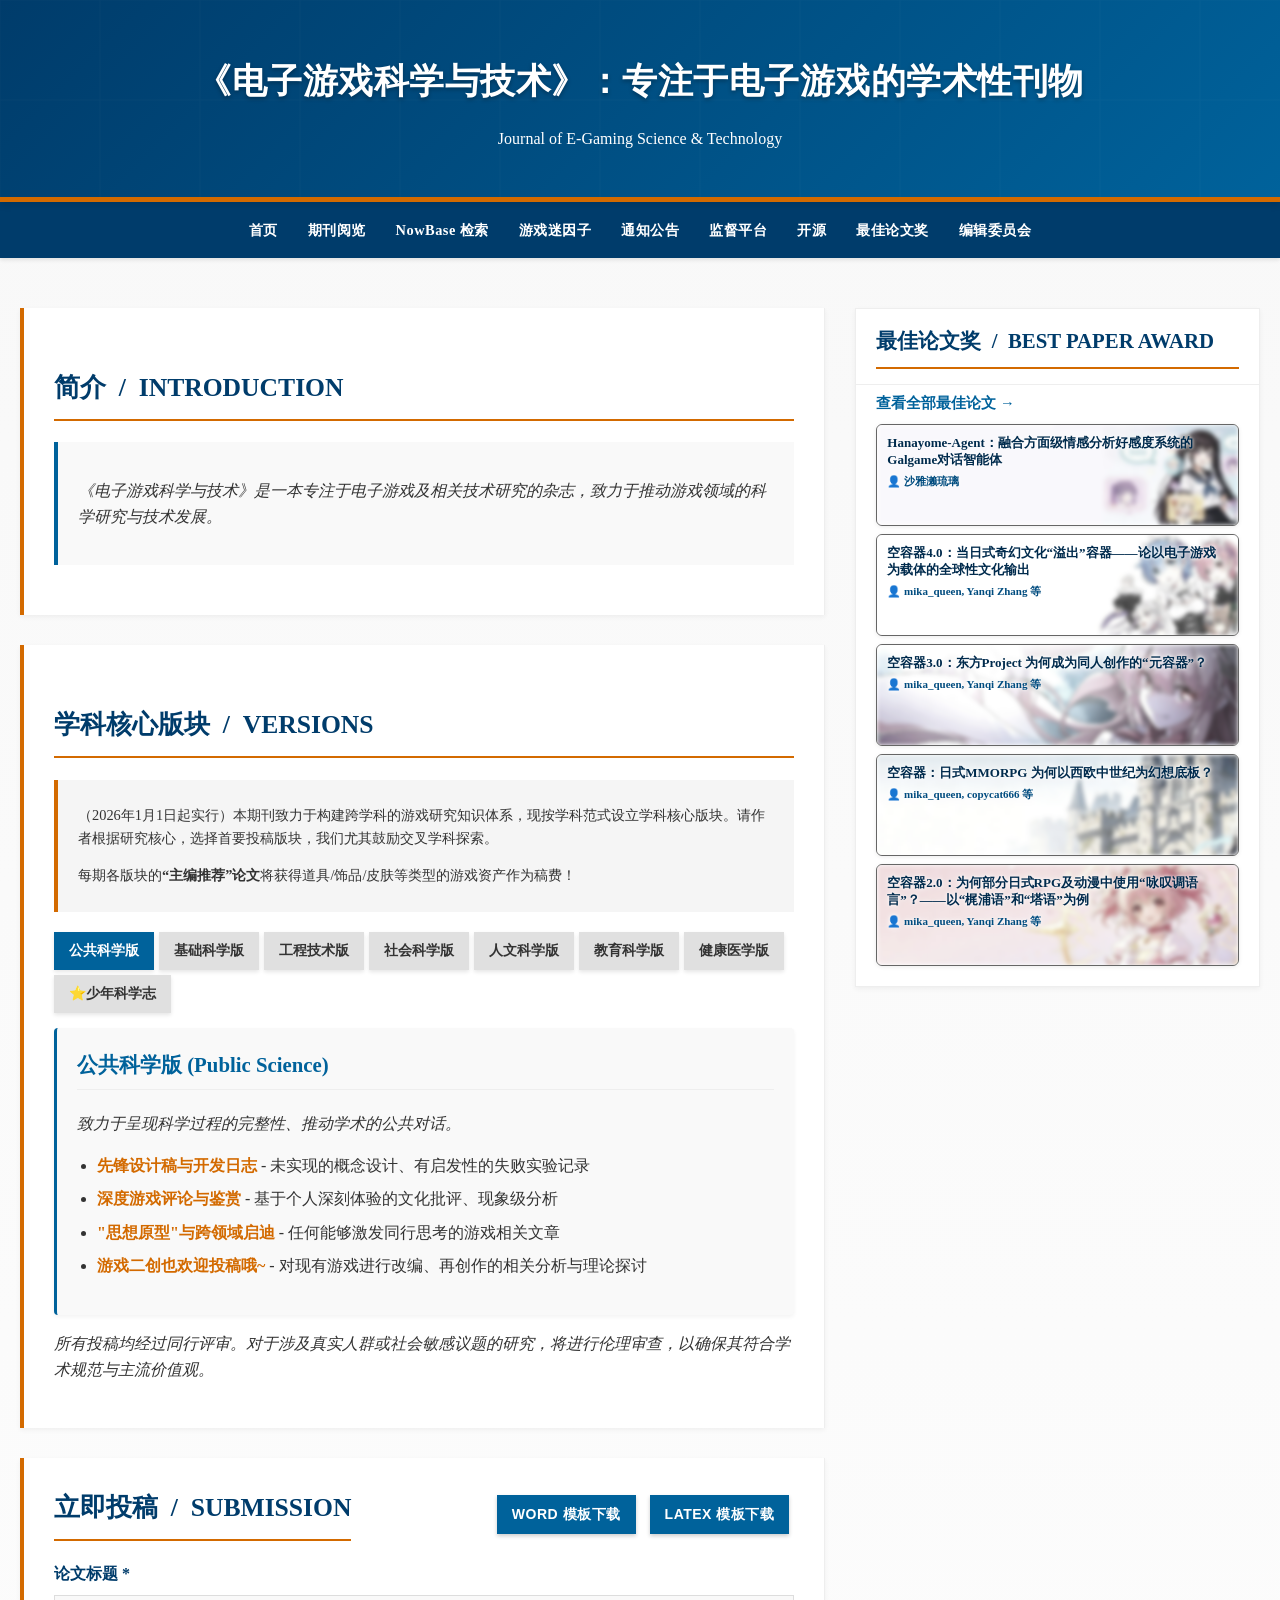
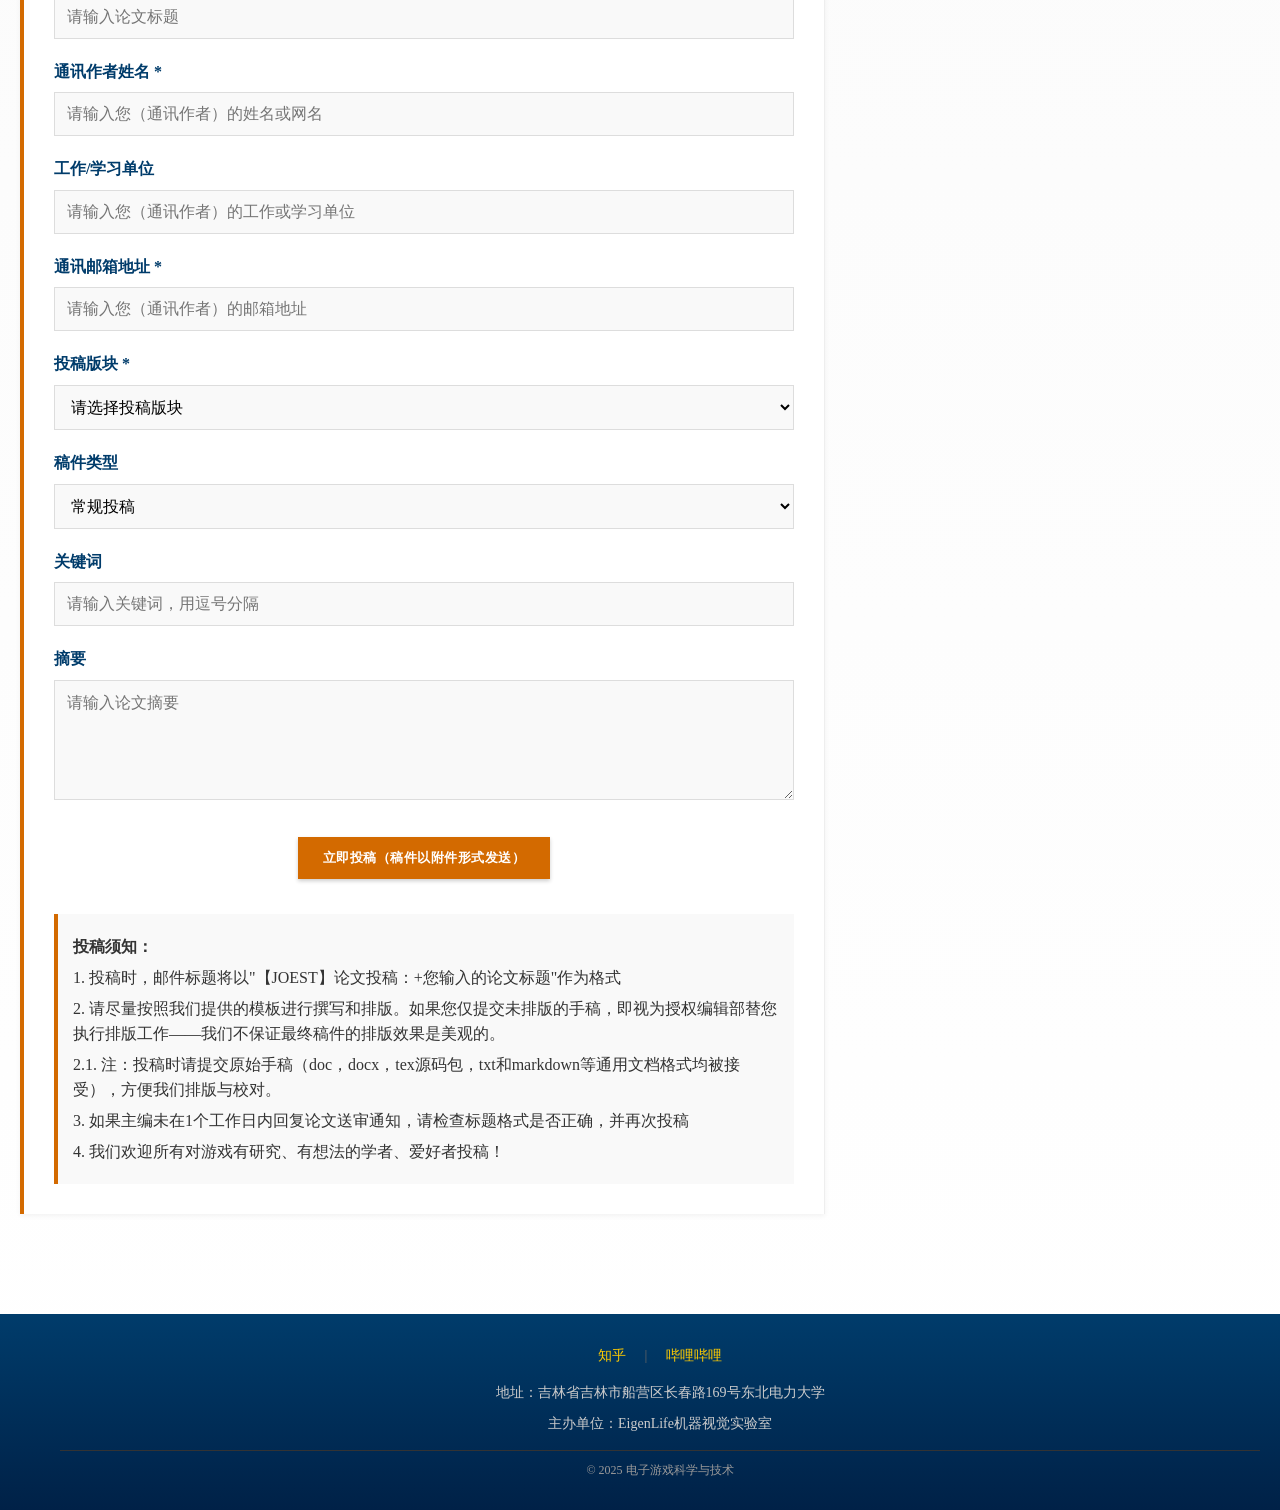
==== commit 381a5716: "m" ====
--- a/index.html
+++ b/index.html
@@ -43,7 +43,7 @@
             <div class="section">
                 <h2>简介&nbsp&nbsp/&nbsp&nbspINTRODUCTION</h2>
                 <div class="abstract">
-                    <p>《电子游戏科学与技术》，全名《电子游戏科学与技术》，是一本专注于电子游戏及相关技术研究的学术期刊，致力于推动游戏领域的科学研究与技术发展。</p>
+                    <p>《电子游戏科学与技术》是一本专注于电子游戏及相关技术研究的杂志，致力于推动游戏领域的科学研究与技术发展。</p>
                 </div>
             </div>
 
@@ -163,11 +163,11 @@
                         <div class="dropdown-container">
                             <a href="javascript:void(0);" class="cta-button2-small dropdown-toggle" onclick="toggleDropdown(event)">Word 模板下载</a>
                             <div class="dropdown-menu">
-                                <a href="template/joest_msword.doc" class="dropdown-item" target="_blank">Word 97-2003 (.doc)</a>
-                                <a href="template/joest_msword.docx" class="dropdown-item" target="_blank">Word 2007+ (.docx)</a>
+                                <a href="https://gitee.com/copycat666/articles/raw/master/templates/joest_msword.doc" class="dropdown-item" target="_blank">Word 97-2003 (.doc)</a>
+                                <a href="https://gitee.com/copycat666/articles/raw/master/templates/joest_msword.docx" class="dropdown-item" target="_blank">Word 2007+ (.docx)</a>
                             </div>
                         </div>
-                        <a href="template/joest_xelatex.zip" class="cta-button2-small">LaTeX 模板下载</a>
+                        <a href="https://gitee.com/copycat666/articles/raw/master/templates/joest_xelatex.zip" class="cta-button2-small" target="_blank">LaTeX 模板下载</a>
                     </div>
                 </div>
                 <div class="submission-form">
